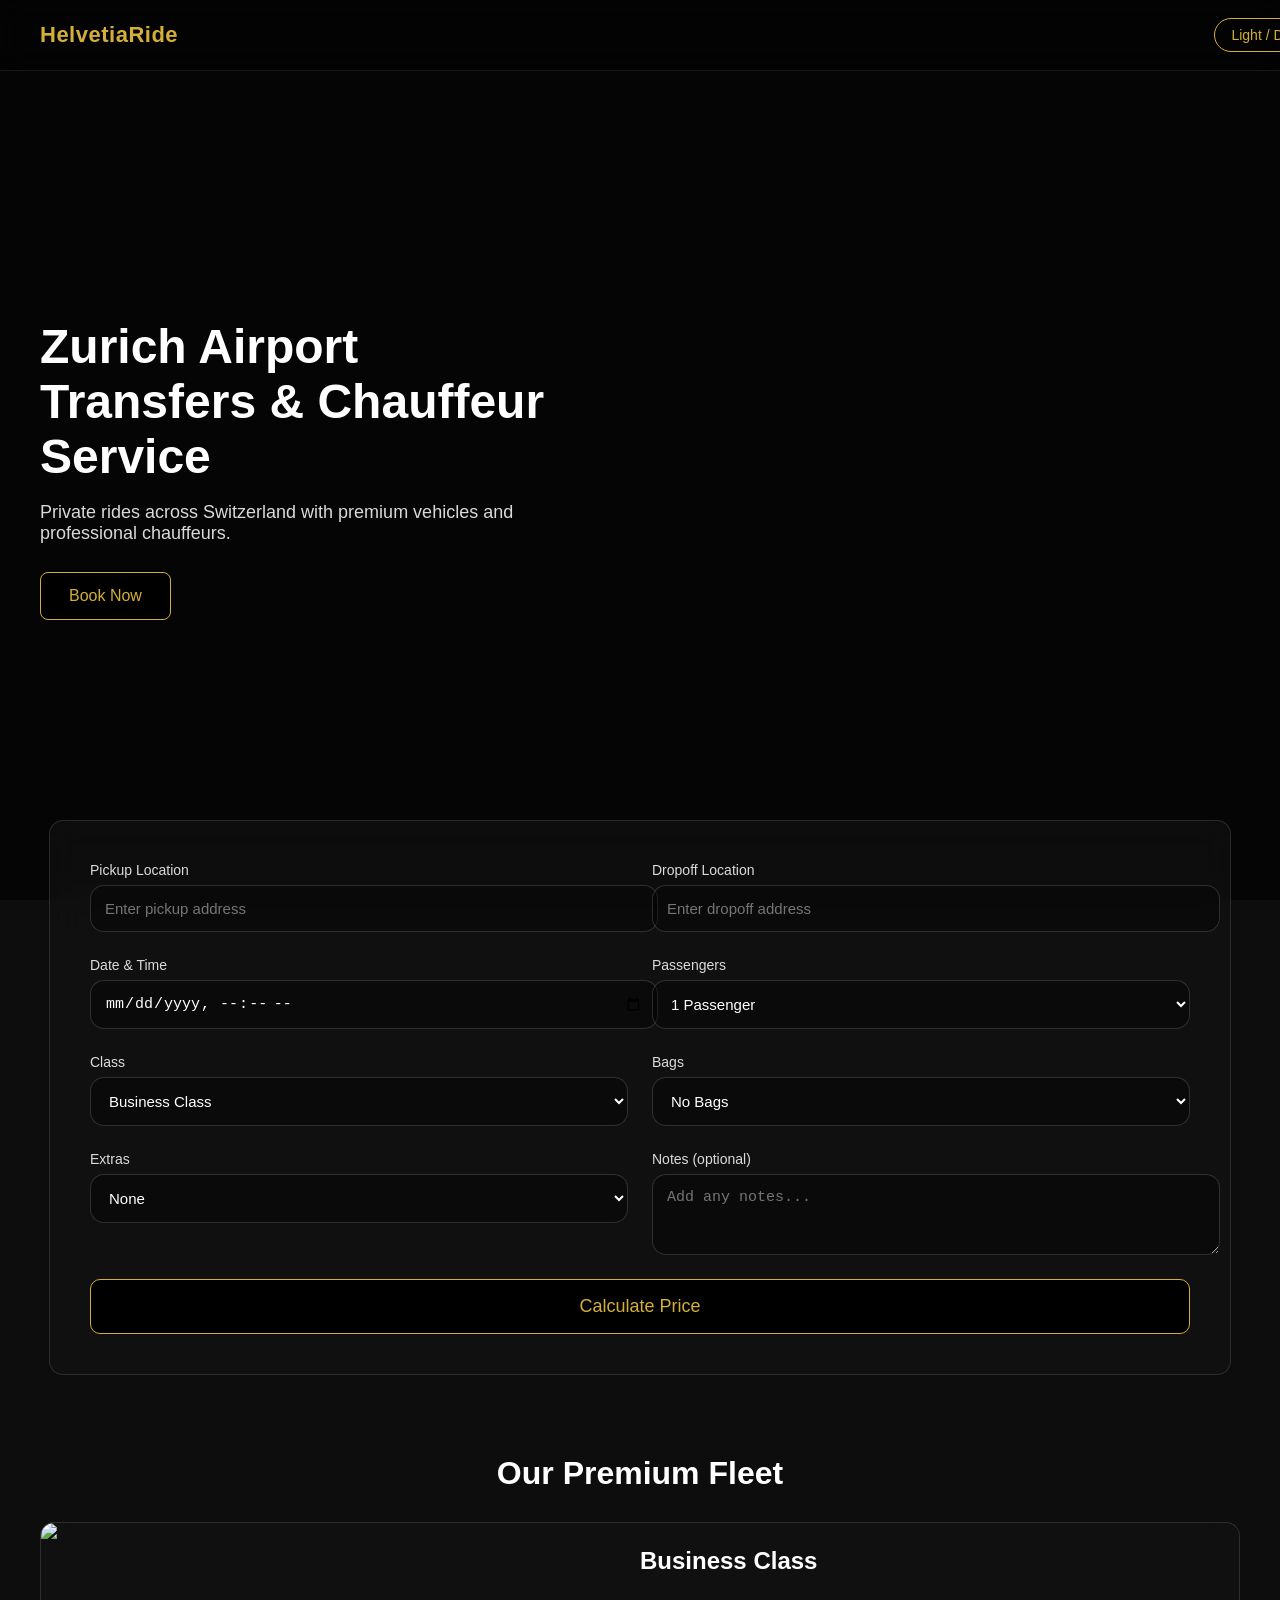
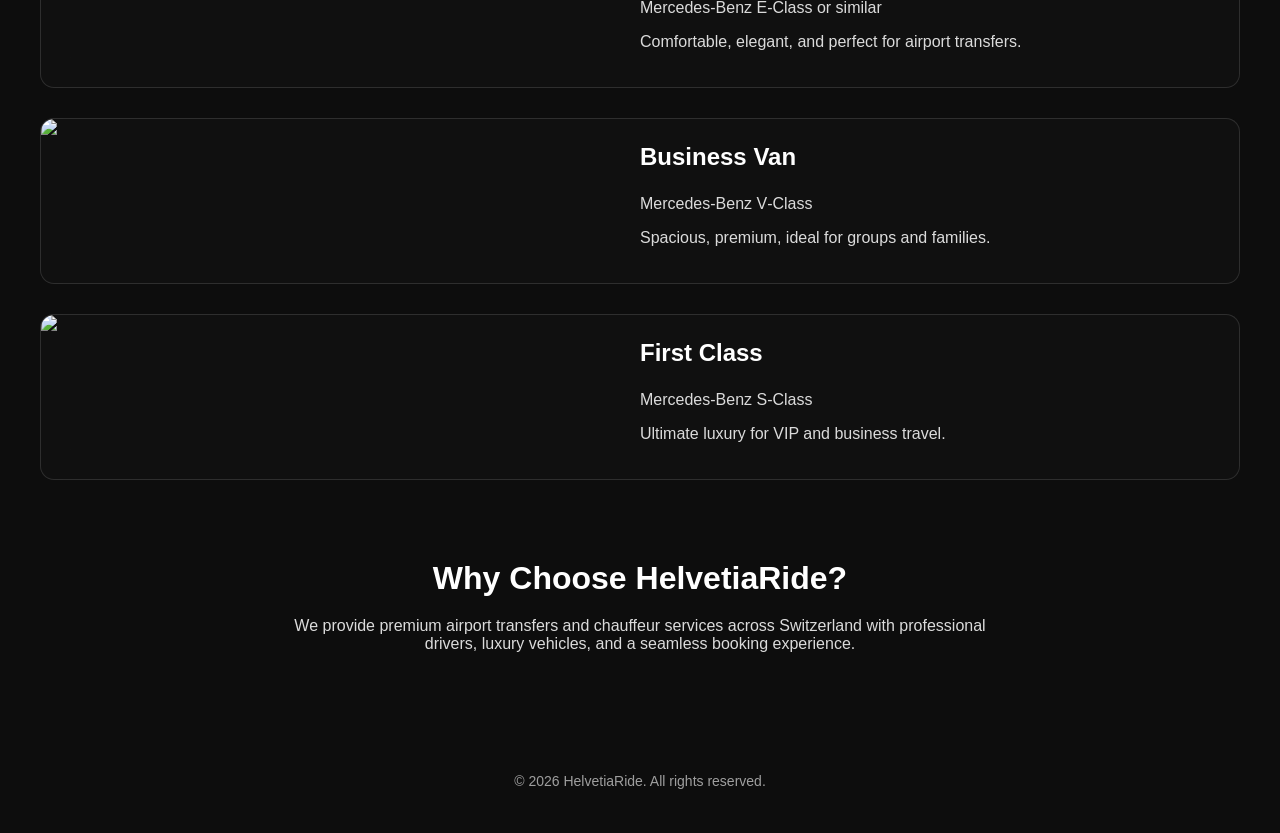
==== index.html @ ee5fac4b "Create index.html" ====
<!DOCTYPE html>
<html lang="en">
<head>
<meta charset="UTF-8">
<meta name="viewport" content="width=device-width, initial-scale=1.0">
<title>HelvetiaRide – Premium Chauffeur Service</title>

<style>

/* --------------------------------------------------
   GLOBAL STYLES
-------------------------------------------------- */

:root {
  --gold: #d4af37;
  --black: #000;
  --dark: #0d0d0d;
  --dark2: #1a1a1a;
  --light: #ffffff;
  --glass-dark: rgba(20,20,20,0.55);
  --glass-light: rgba(255,255,255,0.45);
  --blur: blur(18px);
  --radius: 14px;
  --transition: 0.25s ease;
  --font: "SF Pro Display", -apple-system, BlinkMacSystemFont, sans-serif;
}

body {
  margin: 0;
  font-family: var(--font);
  background: var(--dark);
  color: var(--light);
  transition: var(--transition);
}

/* Light Mode */
body.light {
  background: #f5f5f5;
  color: #111;
}

/* --------------------------------------------------
   HEADER
-------------------------------------------------- */

header {
  position: fixed;
  top: 0;
  width: 100%;
  padding: 18px 40px;
  display: flex;
  justify-content: space-between;
  align-items: center;
  backdrop-filter: blur(14px);
  background: rgba(0,0,0,0.35);
  border-bottom: 1px solid rgba(255,255,255,0.08);
  z-index: 1000;
}

body.light header {
  background: rgba(255,255,255,0.55);
  border-bottom: 1px solid rgba(0,0,0,0.08);
}

.logo {
  font-size: 22px;
  font-weight: 600;
  letter-spacing: 0.5px;
  color: var(--gold);
}

/* Light/Dark Toggle */
.toggle {
  cursor: pointer;
  padding: 8px 16px;
  border: 1px solid var(--gold);
  border-radius: 20px;
  color: var(--gold);
  font-size: 14px;
  transition: var(--transition);
}

/* --------------------------------------------------
   HERO SECTION
-------------------------------------------------- */

.hero {
  height: 100vh;
  display: flex;
  align-items: center;
  padding: 0 40px;
  background-size: cover;
  background-position: center;
  background-image: url('https://images.unsplash.com/photo-1617788138017-80e472b72593?auto=format&fit=crop&w=1600&q=80');
  position: relative;
}

.hero::after {
  content: "";
  position: absolute;
  inset: 0;
  backdrop-filter: blur(12px);
  background: rgba(0,0,0,0.55);
}

.hero-content {
  position: relative;
  max-width: 520px;
  z-index: 2;
}

.hero h1 {
  font-size: 48px;
  margin-bottom: 12px;
  font-weight: 700;
}

.hero p {
  font-size: 18px;
  opacity: 0.85;
  margin-bottom: 28px;
}

.cta-btn {
  padding: 14px 28px;
  background: black;
  border: 1px solid var(--gold);
  color: var(--gold);
  border-radius: 8px;
  font-size: 16px;
  cursor: pointer;
  transition: var(--transition);
}

.cta-btn:hover {
  background: var(--gold);
  color: black;
}

/* --------------------------------------------------
   BOOKING FORM
-------------------------------------------------- */

.form-container {
  max-width: 1100px;
  margin: -80px auto 60px;
  padding: 40px;
  border-radius: var(--radius);
  backdrop-filter: var(--blur);
  background: var(--glass-dark);
  border: 1px solid rgba(255,255,255,0.12);
}

body.light .form-container {
  background: var(--glass-light);
  border: 1px solid rgba(0,0,0,0.12);
}

.form-grid {
  display: grid;
  grid-template-columns: 1fr 1fr;
  gap: 24px;
}

@media (max-width: 768px) {
  .form-grid {
    grid-template-columns: 1fr;
  }
}

label {
  font-size: 14px;
  opacity: 0.85;
}

input, select, textarea {
  width: 100%;
  padding: 14px;
  margin-top: 6px;
  border-radius: var(--radius);
  border: 1px solid rgba(255,255,255,0.15);
  background: rgba(0,0,0,0.35);
  color: white;
  font-size: 15px;
}

body.light input,
body.light select,
body.light textarea {
  background: rgba(255,255,255,0.65);
  color: black;
  border: 1px solid rgba(0,0,0,0.15);
}

.calculate-btn {
  margin-top: 20px;
  width: 100%;
  padding: 16px;
  background: black;
  border: 1px solid var(--gold);
  color: var(--gold);
  border-radius: 10px;
  font-size: 18px;
  cursor: pointer;
  transition: var(--transition);
}

.calculate-btn:hover {
  background: var(--gold);
  color: black;
}

/* --------------------------------------------------
   FLEET CARDS
-------------------------------------------------- */

.fleet-section {
  max-width: 1200px;
  margin: 80px auto;
  padding: 0 40px;
}

.fleet-title {
  font-size: 32px;
  margin-bottom: 30px;
  text-align: center;
}

.fleet-grid {
  display: grid;
  gap: 30px;
}

@media (min-width: 900px) {
  .fleet-grid {
    grid-template-columns: 1fr;
  }
}

.card {
  display: flex;
  backdrop-filter: var(--blur);
  background: var(--glass-dark);
  border: 1px solid rgba(255,255,255,0.12);
  border-radius: var(--radius);
  overflow: hidden;
  transition: var(--transition);
}

body.light .card {
  background: var(--glass-light);
  border: 1px solid rgba(0,0,0,0.12);
}

.card:hover {
  transform: translateY(-4px);
}

.card img {
  width: 50%;
  object-fit: cover;
}

.card-content {
  padding: 24px;
  width: 50%;
}

.card-content h3 {
  margin-top: 0;
  font-size: 24px;
}

.card-content p {
  opacity: 0.85;
  margin-bottom: 12px;
}

/* Mobile: vertical cards */
@media (max-width: 768px) {
  .card {
    flex-direction: column;
  }
  .card img {
    width: 100%;
  }
  .card-content {
    width: 100%;
  }
}

/* --------------------------------------------------
   WHY US
-------------------------------------------------- */

.why {
  max-width: 1100px;
  margin: 80px auto;
  padding: 0 40px;
  text-align: center;
}

.why h2 {
  font-size: 32px;
  margin-bottom: 20px;
}

.why p {
  max-width: 700px;
  margin: 0 auto;
  opacity: 0.85;
}

/* --------------------------------------------------
   FOOTER
-------------------------------------------------- */

footer {
  margin-top: 80px;
  padding: 40px;
  text-align: center;
  opacity: 0.6;
  font-size: 14px;
}

</style>

<script>
function toggleMode() {
  document.body.classList.toggle("light");
}
</script>

</head>
<body>

<header>
  <div class="logo">HelvetiaRide</div>
  <div class="toggle" onclick="toggleMode()">Light / Dark</div>
</header>

<!-- HERO -->
<section class="hero">
  <div class="hero-content">
    <h1>Zurich Airport Transfers & Chauffeur Service</h1>
    <p>Private rides across Switzerland with premium vehicles and professional chauffeurs.</p>
    <button class="cta-btn">Book Now</button>
  </div>
</section>

<!-- BOOKING FORM -->
<div class="form-container">
  <div class="form-grid">

    <div>
      <label>Pickup Location</label>
      <input type="text" placeholder="Enter pickup address">
    </div>

    <div>
      <label>Dropoff Location</label>
      <input type="text" placeholder="Enter dropoff address">
    </div>

    <div>
      <label>Date & Time</label>
      <input type="datetime-local">
    </div>

    <div>
      <label>Passengers</label>
      <select>
        <option>1 Passenger</option>
        <option>2 Passengers</option>
        <option>3 Passengers</option>
        <option>4 Passengers</option>
        <option>5+ Passengers</option>
      </select>
    </div>

    <div>
      <label>Class</label>
      <select>
        <option>Business Class</option>
        <option>Business Van</option>
        <option>First Class</option>
      </select>
    </div>

    <div>
      <label>Bags</label>
      <select>
        <option>No Bags</option>
        <option>1 Bag</option>
        <option>2 Bags</option>
        <option>3 Bags</option>
        <option>4+ Bags</option>
      </select>
    </div>

    <div>
      <label>Extras</label>
      <select>
        <option>None</option>
        <option>Return Trip</option>
        <option>Night Ride</option>
        <option>Meet & Greet</option>
      </select>
    </div>

    <div>
      <label>Notes (optional)</label>
      <textarea rows="3" placeholder="Add any notes..."></textarea>
    </div>

  </div>

  <button class="calculate-btn">Calculate Price</button>
</div>

<!-- FLEET -->
<section class="fleet-section">
  <h2 class="fleet-title">Our Premium Fleet</h2>

  <div class="fleet-grid">

    <div class="card">
      <img src="https://images.unsplash.com/photo-1617788138017-80e472b72593?auto=format&fit=crop&w=1200&q=80">
      <div class="card-content">
        <h3>Business Class</h3>
        <p>Mercedes‑Benz E‑Class or similar</p>
        <p>Comfortable, elegant, and perfect for airport transfers.</p>
      </div>
    </div>

    <div class="card">
      <img src="https://images.unsplash.com/photo-1617788138017-80e472b72593?auto=format&fit=crop&w=1200&q=80">
      <div class="card-content">
        <h3>Business Van</h3>
        <p>Mercedes‑Benz V‑Class</p>
        <p>Spacious, premium, ideal for groups and families.</p>
      </div>
    </div>

    <div class="card">
      <img src="https://images.unsplash.com/photo-1617788138017-80e472b72593?auto=format&fit=crop&w=1200&q=80">
      <div class="card-content">
        <h3>First Class</h3>
        <p>Mercedes‑Benz S‑Class</p>
        <p>Ultimate luxury for VIP and business travel.</p>
      </div>
    </div>

  </div>
</section>

<!-- WHY US -->
<section class="why">
  <h2>Why Choose HelvetiaRide?</h2>
  <p>We provide premium airport transfers and chauffeur services across Switzerland with professional drivers, luxury vehicles, and a seamless booking experience.</p>
</section>

<footer>
  © 2026 HelvetiaRide. All rights reserved.
</footer>

</body>
</html>
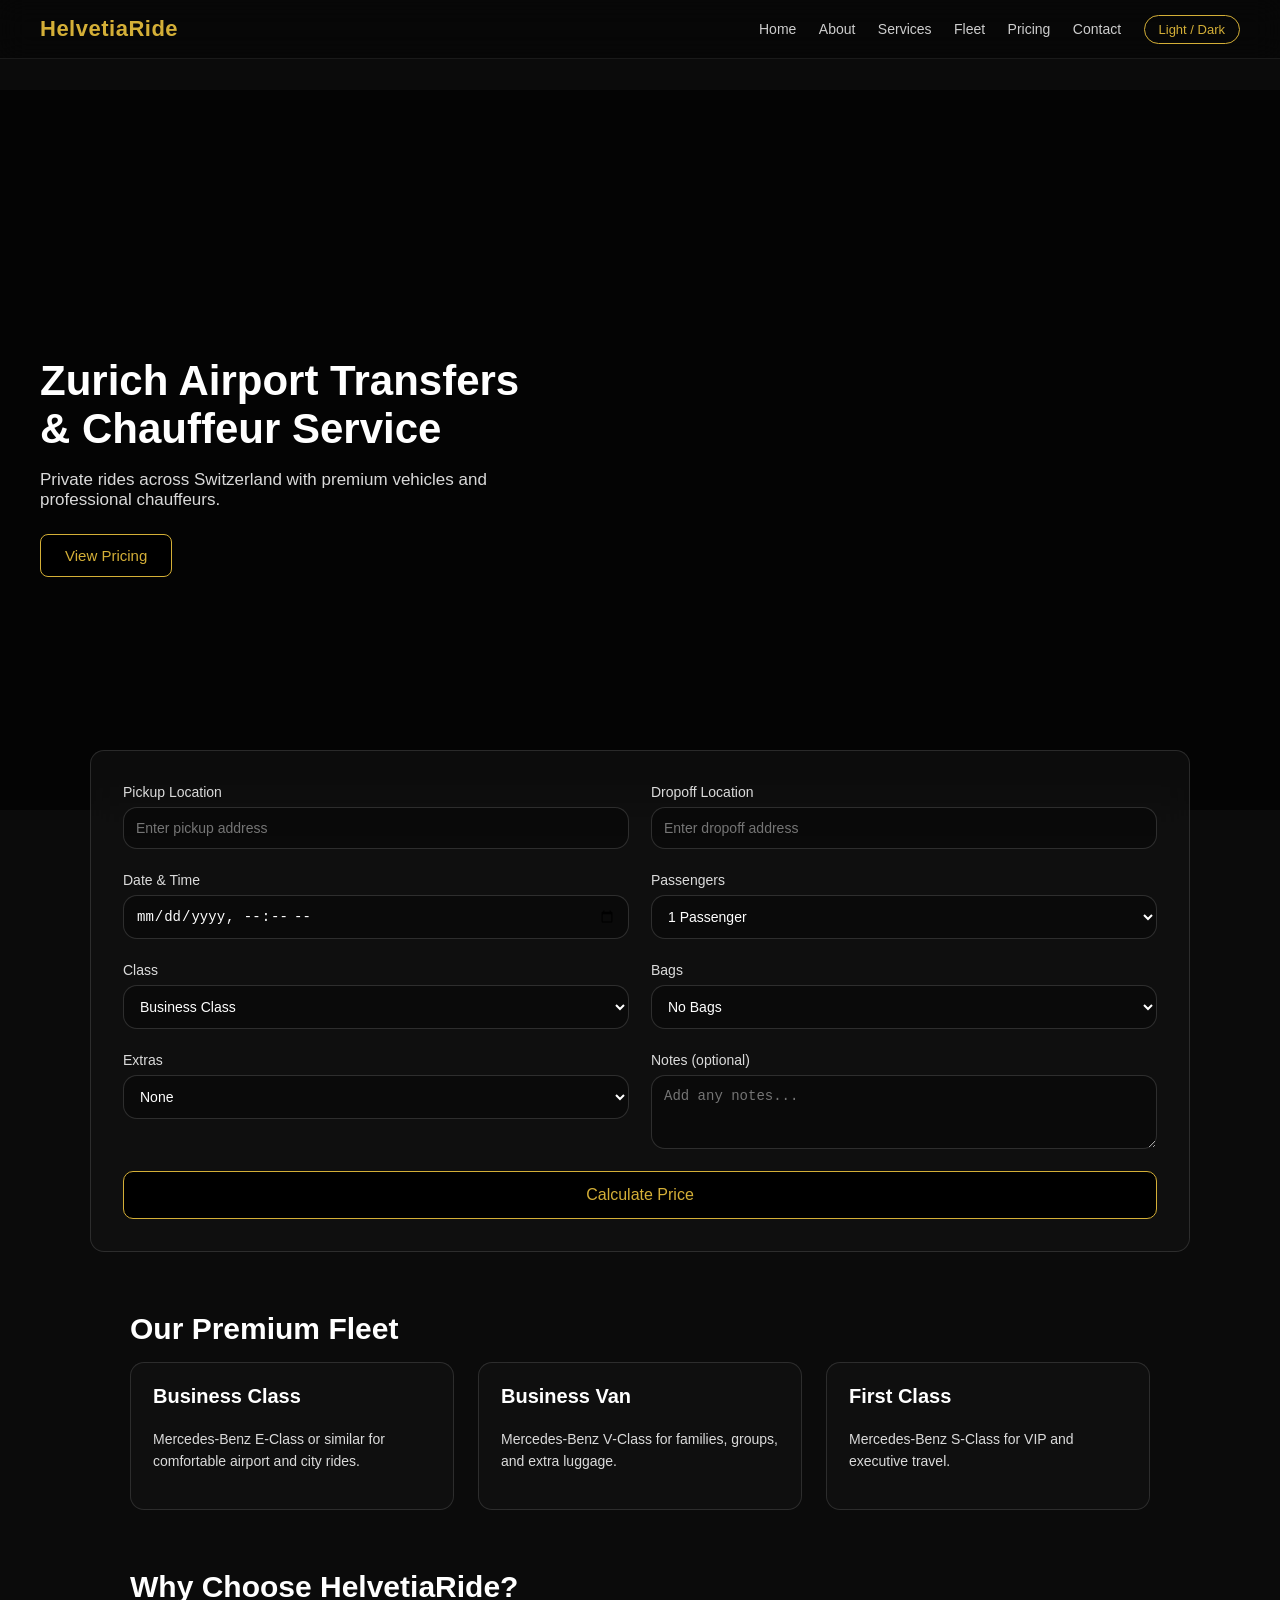
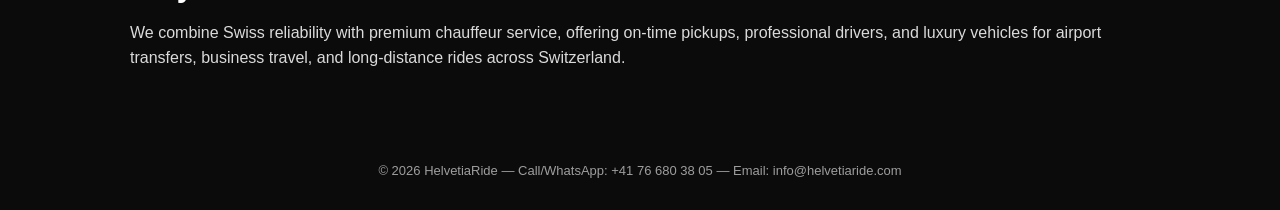
==== commit 53833cc2: "Update index.html" ====
--- a/index.html
+++ b/index.html
@@ -3,370 +3,54 @@
 <head>
 <meta charset="UTF-8">
 <meta name="viewport" content="width=device-width, initial-scale=1.0">
-<title>HelvetiaRide – Premium Chauffeur Service</title>
-
-<style>
-
-/* --------------------------------------------------
-   GLOBAL STYLES
--------------------------------------------------- */
-
-:root {
-  --gold: #d4af37;
-  --black: #000;
-  --dark: #0d0d0d;
-  --dark2: #1a1a1a;
-  --light: #ffffff;
-  --glass-dark: rgba(20,20,20,0.55);
-  --glass-light: rgba(255,255,255,0.45);
-  --blur: blur(18px);
-  --radius: 14px;
-  --transition: 0.25s ease;
-  --font: "SF Pro Display", -apple-system, BlinkMacSystemFont, sans-serif;
-}
-
-body {
-  margin: 0;
-  font-family: var(--font);
-  background: var(--dark);
-  color: var(--light);
-  transition: var(--transition);
-}
-
-/* Light Mode */
-body.light {
-  background: #f5f5f5;
-  color: #111;
-}
-
-/* --------------------------------------------------
-   HEADER
--------------------------------------------------- */
-
-header {
-  position: fixed;
-  top: 0;
-  width: 100%;
-  padding: 18px 40px;
-  display: flex;
-  justify-content: space-between;
-  align-items: center;
-  backdrop-filter: blur(14px);
-  background: rgba(0,0,0,0.35);
-  border-bottom: 1px solid rgba(255,255,255,0.08);
-  z-index: 1000;
-}
-
-body.light header {
-  background: rgba(255,255,255,0.55);
-  border-bottom: 1px solid rgba(0,0,0,0.08);
-}
-
-.logo {
-  font-size: 22px;
-  font-weight: 600;
-  letter-spacing: 0.5px;
-  color: var(--gold);
-}
-
-/* Light/Dark Toggle */
-.toggle {
-  cursor: pointer;
-  padding: 8px 16px;
-  border: 1px solid var(--gold);
-  border-radius: 20px;
-  color: var(--gold);
-  font-size: 14px;
-  transition: var(--transition);
-}
-
-/* --------------------------------------------------
-   HERO SECTION
--------------------------------------------------- */
-
-.hero {
-  height: 100vh;
-  display: flex;
-  align-items: center;
-  padding: 0 40px;
-  background-size: cover;
-  background-position: center;
-  background-image: url('https://images.unsplash.com/photo-1617788138017-80e472b72593?auto=format&fit=crop&w=1600&q=80');
-  position: relative;
-}
-
-.hero::after {
-  content: "";
-  position: absolute;
-  inset: 0;
-  backdrop-filter: blur(12px);
-  background: rgba(0,0,0,0.55);
-}
-
-.hero-content {
-  position: relative;
-  max-width: 520px;
-  z-index: 2;
-}
-
-.hero h1 {
-  font-size: 48px;
-  margin-bottom: 12px;
-  font-weight: 700;
-}
-
-.hero p {
-  font-size: 18px;
-  opacity: 0.85;
-  margin-bottom: 28px;
-}
-
-.cta-btn {
-  padding: 14px 28px;
-  background: black;
-  border: 1px solid var(--gold);
-  color: var(--gold);
-  border-radius: 8px;
-  font-size: 16px;
-  cursor: pointer;
-  transition: var(--transition);
-}
-
-.cta-btn:hover {
-  background: var(--gold);
-  color: black;
-}
-
-/* --------------------------------------------------
-   BOOKING FORM
--------------------------------------------------- */
-
-.form-container {
-  max-width: 1100px;
-  margin: -80px auto 60px;
-  padding: 40px;
-  border-radius: var(--radius);
-  backdrop-filter: var(--blur);
-  background: var(--glass-dark);
-  border: 1px solid rgba(255,255,255,0.12);
-}
-
-body.light .form-container {
-  background: var(--glass-light);
-  border: 1px solid rgba(0,0,0,0.12);
-}
-
-.form-grid {
-  display: grid;
-  grid-template-columns: 1fr 1fr;
-  gap: 24px;
-}
-
-@media (max-width: 768px) {
-  .form-grid {
-    grid-template-columns: 1fr;
-  }
-}
-
-label {
-  font-size: 14px;
-  opacity: 0.85;
-}
-
-input, select, textarea {
-  width: 100%;
-  padding: 14px;
-  margin-top: 6px;
-  border-radius: var(--radius);
-  border: 1px solid rgba(255,255,255,0.15);
-  background: rgba(0,0,0,0.35);
-  color: white;
-  font-size: 15px;
-}
-
-body.light input,
-body.light select,
-body.light textarea {
-  background: rgba(255,255,255,0.65);
-  color: black;
-  border: 1px solid rgba(0,0,0,0.15);
-}
-
-.calculate-btn {
-  margin-top: 20px;
-  width: 100%;
-  padding: 16px;
-  background: black;
-  border: 1px solid var(--gold);
-  color: var(--gold);
-  border-radius: 10px;
-  font-size: 18px;
-  cursor: pointer;
-  transition: var(--transition);
-}
-
-.calculate-btn:hover {
-  background: var(--gold);
-  color: black;
-}
-
-/* --------------------------------------------------
-   FLEET CARDS
--------------------------------------------------- */
-
-.fleet-section {
-  max-width: 1200px;
-  margin: 80px auto;
-  padding: 0 40px;
-}
-
-.fleet-title {
-  font-size: 32px;
-  margin-bottom: 30px;
-  text-align: center;
-}
-
-.fleet-grid {
-  display: grid;
-  gap: 30px;
-}
-
-@media (min-width: 900px) {
-  .fleet-grid {
-    grid-template-columns: 1fr;
-  }
-}
-
-.card {
-  display: flex;
-  backdrop-filter: var(--blur);
-  background: var(--glass-dark);
-  border: 1px solid rgba(255,255,255,0.12);
-  border-radius: var(--radius);
-  overflow: hidden;
-  transition: var(--transition);
-}
-
-body.light .card {
-  background: var(--glass-light);
-  border: 1px solid rgba(0,0,0,0.12);
-}
-
-.card:hover {
-  transform: translateY(-4px);
-}
-
-.card img {
-  width: 50%;
-  object-fit: cover;
-}
-
-.card-content {
-  padding: 24px;
-  width: 50%;
-}
-
-.card-content h3 {
-  margin-top: 0;
-  font-size: 24px;
-}
-
-.card-content p {
-  opacity: 0.85;
-  margin-bottom: 12px;
-}
-
-/* Mobile: vertical cards */
-@media (max-width: 768px) {
-  .card {
-    flex-direction: column;
-  }
-  .card img {
-    width: 100%;
-  }
-  .card-content {
-    width: 100%;
-  }
-}
-
-/* --------------------------------------------------
-   WHY US
--------------------------------------------------- */
-
-.why {
-  max-width: 1100px;
-  margin: 80px auto;
-  padding: 0 40px;
-  text-align: center;
-}
-
-.why h2 {
-  font-size: 32px;
-  margin-bottom: 20px;
-}
-
-.why p {
-  max-width: 700px;
-  margin: 0 auto;
-  opacity: 0.85;
-}
-
-/* --------------------------------------------------
-   FOOTER
--------------------------------------------------- */
-
-footer {
-  margin-top: 80px;
-  padding: 40px;
-  text-align: center;
-  opacity: 0.6;
-  font-size: 14px;
-}
-
-</style>
-
+<title>HelvetiaRide – Zurich Airport Transfers & Chauffeur Service</title>
+<meta name="description" content="Premium Zurich airport transfers and chauffeur service across Switzerland with luxury vehicles and professional drivers.">
+<link rel="stylesheet" href="style.css">
 <script>
 function toggleMode() {
   document.body.classList.toggle("light");
 }
 </script>
-
 </head>
 <body>
 
 <header>
   <div class="logo">HelvetiaRide</div>
-  <div class="toggle" onclick="toggleMode()">Light / Dark</div>
+  <nav>
+    <a href="index.html">Home</a>
+    <a href="about.html">About</a>
+    <a href="services.html">Services</a>
+    <a href="fleet.html">Fleet</a>
+    <a href="pricing.html">Pricing</a>
+    <a href="contact.html">Contact</a>
+    <span class="toggle" onclick="toggleMode()">Light / Dark</span>
+  </nav>
 </header>
 
-<!-- HERO -->
+<main class="main">
+
 <section class="hero">
   <div class="hero-content">
     <h1>Zurich Airport Transfers & Chauffeur Service</h1>
     <p>Private rides across Switzerland with premium vehicles and professional chauffeurs.</p>
-    <button class="cta-btn">Book Now</button>
+    <button class="btn-primary" onclick="location.href='pricing.html'">View Pricing</button>
   </div>
 </section>
 
-<!-- BOOKING FORM -->
 <div class="form-container">
   <div class="form-grid">
-
     <div>
       <label>Pickup Location</label>
       <input type="text" placeholder="Enter pickup address">
     </div>
-
     <div>
       <label>Dropoff Location</label>
       <input type="text" placeholder="Enter dropoff address">
     </div>
-
     <div>
       <label>Date & Time</label>
       <input type="datetime-local">
     </div>
-
     <div>
       <label>Passengers</label>
       <select>
@@ -377,7 +61,6 @@
         <option>5+ Passengers</option>
       </select>
     </div>
-
     <div>
       <label>Class</label>
       <select>
@@ -386,7 +69,6 @@
         <option>First Class</option>
       </select>
     </div>
-
     <div>
       <label>Bags</label>
       <select>
@@ -397,7 +79,6 @@
         <option>4+ Bags</option>
       </select>
     </div>
-
     <div>
       <label>Extras</label>
       <select>
@@ -407,61 +88,41 @@
         <option>Meet & Greet</option>
       </select>
     </div>
-
     <div>
       <label>Notes (optional)</label>
       <textarea rows="3" placeholder="Add any notes..."></textarea>
     </div>
-
   </div>
-
-  <button class="calculate-btn">Calculate Price</button>
+  <button class="btn-wide">Calculate Price</button>
 </div>
 
-<!-- FLEET -->
-<section class="fleet-section">
-  <h2 class="fleet-title">Our Premium Fleet</h2>
-
-  <div class="fleet-grid">
-
+<section class="section">
+  <h2>Our Premium Fleet</h2>
+  <div class="grid-3">
     <div class="card">
-      <img src="https://images.unsplash.com/photo-1617788138017-80e472b72593?auto=format&fit=crop&w=1200&q=80">
-      <div class="card-content">
-        <h3>Business Class</h3>
-        <p>Mercedes‑Benz E‑Class or similar</p>
-        <p>Comfortable, elegant, and perfect for airport transfers.</p>
-      </div>
+      <h3>Business Class</h3>
+      <p>Mercedes‑Benz E‑Class or similar for comfortable airport and city rides.</p>
     </div>
-
     <div class="card">
-      <img src="https://images.unsplash.com/photo-1617788138017-80e472b72593?auto=format&fit=crop&w=1200&q=80">
-      <div class="card-content">
-        <h3>Business Van</h3>
-        <p>Mercedes‑Benz V‑Class</p>
-        <p>Spacious, premium, ideal for groups and families.</p>
-      </div>
+      <h3>Business Van</h3>
+      <p>Mercedes‑Benz V‑Class for families, groups, and extra luggage.</p>
     </div>
-
     <div class="card">
-      <img src="https://images.unsplash.com/photo-1617788138017-80e472b72593?auto=format&fit=crop&w=1200&q=80">
-      <div class="card-content">
-        <h3>First Class</h3>
-        <p>Mercedes‑Benz S‑Class</p>
-        <p>Ultimate luxury for VIP and business travel.</p>
-      </div>
+      <h3>First Class</h3>
+      <p>Mercedes‑Benz S‑Class for VIP and executive travel.</p>
     </div>
-
   </div>
 </section>
 
-<!-- WHY US -->
-<section class="why">
+<section class="section">
   <h2>Why Choose HelvetiaRide?</h2>
-  <p>We provide premium airport transfers and chauffeur services across Switzerland with professional drivers, luxury vehicles, and a seamless booking experience.</p>
+  <p>We combine Swiss reliability with premium chauffeur service, offering on‑time pickups, professional drivers, and luxury vehicles for airport transfers, business travel, and long‑distance rides across Switzerland.</p>
 </section>
 
+</main>
+
 <footer>
-  © 2026 HelvetiaRide. All rights reserved.
+  © 2026 HelvetiaRide — Call/WhatsApp: +41 76 680 38 05 — Email: info@helvetiaride.com
 </footer>
 
 </body>
--- a/style.css
+++ b/style.css
@@ -0,0 +1,377 @@
+/* --------------------------------------------------
+   ROOT VARIABLES
+-------------------------------------------------- */
+
+:root {
+  --gold: #d4af37;
+  --black: #000;
+  --dark: #0b0b0b;
+  --dark2: #151515;
+  --light: #ffffff;
+  --glass-dark: rgba(20,20,20,0.55);
+  --glass-light: rgba(255,255,255,0.45);
+  --blur: blur(18px);
+  --radius: 14px;
+  --transition: 0.25s ease;
+  --font: "SF Pro Display", -apple-system, BlinkMacSystemFont, sans-serif;
+}
+
+* {
+  box-sizing: border-box;
+}
+
+body {
+  margin: 0;
+  font-family: var(--font);
+  background: var(--dark);
+  color: var(--light);
+  transition: var(--transition);
+}
+
+body.light {
+  background: #f5f5f5;
+  color: #111;
+}
+
+/* --------------------------------------------------
+   HEADER
+-------------------------------------------------- */
+
+header {
+  position: fixed;
+  top: 0;
+  width: 100%;
+  padding: 16px 40px;
+  display: flex;
+  justify-content: space-between;
+  align-items: center;
+  backdrop-filter: blur(14px);
+  background: rgba(0,0,0,0.35);
+  border-bottom: 1px solid rgba(255,255,255,0.08);
+  z-index: 1000;
+}
+
+body.light header {
+  background: rgba(255,255,255,0.55);
+  border-bottom: 1px solid rgba(0,0,0,0.08);
+}
+
+.logo {
+  font-size: 22px;
+  font-weight: 600;
+  letter-spacing: 0.5px;
+  color: var(--gold);
+}
+
+nav a {
+  margin-left: 18px;
+  font-size: 14px;
+  text-decoration: none;
+  color: inherit;
+  opacity: 0.8;
+  transition: var(--transition);
+}
+
+nav a:hover {
+  opacity: 1;
+  color: var(--gold);
+}
+
+.toggle {
+  cursor: pointer;
+  padding: 6px 14px;
+  border: 1px solid var(--gold);
+  border-radius: 20px;
+  color: var(--gold);
+  font-size: 13px;
+  margin-left: 18px;
+  transition: var(--transition);
+}
+
+/* --------------------------------------------------
+   LAYOUT
+-------------------------------------------------- */
+
+.main {
+  padding-top: 90px;
+}
+
+/* --------------------------------------------------
+   HERO
+-------------------------------------------------- */
+
+.hero {
+  min-height: 80vh;
+  display: flex;
+  align-items: center;
+  padding: 0 40px;
+  background-size: cover;
+  background-position: center;
+  background-image: url('https://images.unsplash.com/photo-1617788138017-80e472b72593?auto=format&fit=crop&w=1600&q=80');
+  position: relative;
+}
+
+.hero::after {
+  content: "";
+  position: absolute;
+  inset: 0;
+  backdrop-filter: blur(12px);
+  background: rgba(0,0,0,0.55);
+}
+
+.hero-content {
+  position: relative;
+  max-width: 520px;
+  z-index: 2;
+}
+
+.hero h1 {
+  font-size: 42px;
+  margin-bottom: 10px;
+  font-weight: 700;
+}
+
+.hero p {
+  font-size: 17px;
+  opacity: 0.85;
+  margin-bottom: 24px;
+}
+
+.hero-inner {
+  min-height: 40vh;
+}
+
+/* --------------------------------------------------
+   BUTTONS
+-------------------------------------------------- */
+
+.btn-primary {
+  padding: 12px 24px;
+  background: black;
+  border: 1px solid var(--gold);
+  color: var(--gold);
+  border-radius: 8px;
+  font-size: 15px;
+  cursor: pointer;
+  transition: var(--transition);
+}
+
+.btn-primary:hover {
+  background: var(--gold);
+  color: black;
+}
+
+.btn-wide {
+  margin-top: 18px;
+  width: 100%;
+  padding: 14px;
+  background: black;
+  border: 1px solid var(--gold);
+  color: var(--gold);
+  border-radius: 10px;
+  font-size: 16px;
+  cursor: pointer;
+  transition: var(--transition);
+}
+
+.btn-wide:hover {
+  background: var(--gold);
+  color: black;
+}
+
+/* --------------------------------------------------
+   FORM
+-------------------------------------------------- */
+
+.form-container {
+  max-width: 1100px;
+  margin: -60px auto 60px;
+  padding: 32px;
+  border-radius: var(--radius);
+  backdrop-filter: var(--blur);
+  background: var(--glass-dark);
+  border: 1px solid rgba(255,255,255,0.12);
+}
+
+body.light .form-container {
+  background: var(--glass-light);
+  border: 1px solid rgba(0,0,0,0.12);
+}
+
+.form-grid {
+  display: grid;
+  grid-template-columns: 1fr 1fr;
+  gap: 22px;
+}
+
+@media (max-width: 768px) {
+  .form-grid {
+    grid-template-columns: 1fr;
+  }
+}
+
+label {
+  font-size: 14px;
+  opacity: 0.85;
+}
+
+input, select, textarea {
+  width: 100%;
+  padding: 12px;
+  margin-top: 6px;
+  border-radius: var(--radius);
+  border: 1px solid rgba(255,255,255,0.15);
+  background: rgba(0,0,0,0.35);
+  color: white;
+  font-size: 14px;
+}
+
+body.light input,
+body.light select,
+body.light textarea {
+  background: rgba(255,255,255,0.7);
+  color: black;
+  border: 1px solid rgba(0,0,0,0.15);
+}
+
+/* --------------------------------------------------
+   SECTIONS
+-------------------------------------------------- */
+
+.section {
+  max-width: 1100px;
+  margin: 60px auto;
+  padding: 0 40px;
+}
+
+.section h2 {
+  font-size: 30px;
+  margin-bottom: 16px;
+}
+
+.section p {
+  opacity: 0.85;
+  line-height: 1.6;
+}
+
+/* --------------------------------------------------
+   CARDS
+-------------------------------------------------- */
+
+.grid-3 {
+  display: grid;
+  gap: 24px;
+}
+
+@media (min-width: 900px) {
+  .grid-3 {
+    grid-template-columns: repeat(3, 1fr);
+  }
+}
+
+.card {
+  backdrop-filter: var(--blur);
+  background: var(--glass-dark);
+  border: 1px solid rgba(255,255,255,0.12);
+  border-radius: var(--radius);
+  padding: 22px;
+  transition: var(--transition);
+}
+
+body.light .card {
+  background: var(--glass-light);
+  border: 1px solid rgba(0,0,0,0.12);
+}
+
+.card:hover {
+  transform: translateY(-4px);
+}
+
+.card h3 {
+  margin-top: 0;
+  font-size: 20px;
+}
+
+.card p {
+  font-size: 14px;
+}
+
+/* --------------------------------------------------
+   FLEET CARDS
+-------------------------------------------------- */
+
+.fleet-card {
+  display: flex;
+  overflow: hidden;
+  padding: 0;
+}
+
+.fleet-card img {
+  width: 50%;
+  object-fit: cover;
+}
+
+.fleet-card-content {
+  padding: 22px;
+  width: 50%;
+}
+
+@media (max-width: 768px) {
+  .fleet-card {
+    flex-direction: column;
+  }
+  .fleet-card img,
+  .fleet-card-content {
+    width: 100%;
+  }
+}
+
+/* --------------------------------------------------
+   PRICING
+-------------------------------------------------- */
+
+.pricing-grid {
+  display: grid;
+  gap: 24px;
+}
+
+@media (min-width: 900px) {
+  .pricing-grid {
+    grid-template-columns: repeat(3, 1fr);
+  }
+}
+
+.price {
+  font-size: 24px;
+  color: var(--gold);
+  margin: 10px 0;
+}
+
+/* --------------------------------------------------
+   FOOTER
+-------------------------------------------------- */
+
+footer {
+  margin-top: 60px;
+  padding: 32px 40px;
+  text-align: center;
+  opacity: 0.6;
+  font-size: 13px;
+}
+
+/* --------------------------------------------------
+   RESPONSIVE
+-------------------------------------------------- */
+
+@media (max-width: 768px) {
+  header {
+    padding: 12px 18px;
+  }
+  .hero,
+  .section {
+    padding: 0 18px;
+  }
+  .hero h1 {
+    font-size: 32px;
+  }
+}
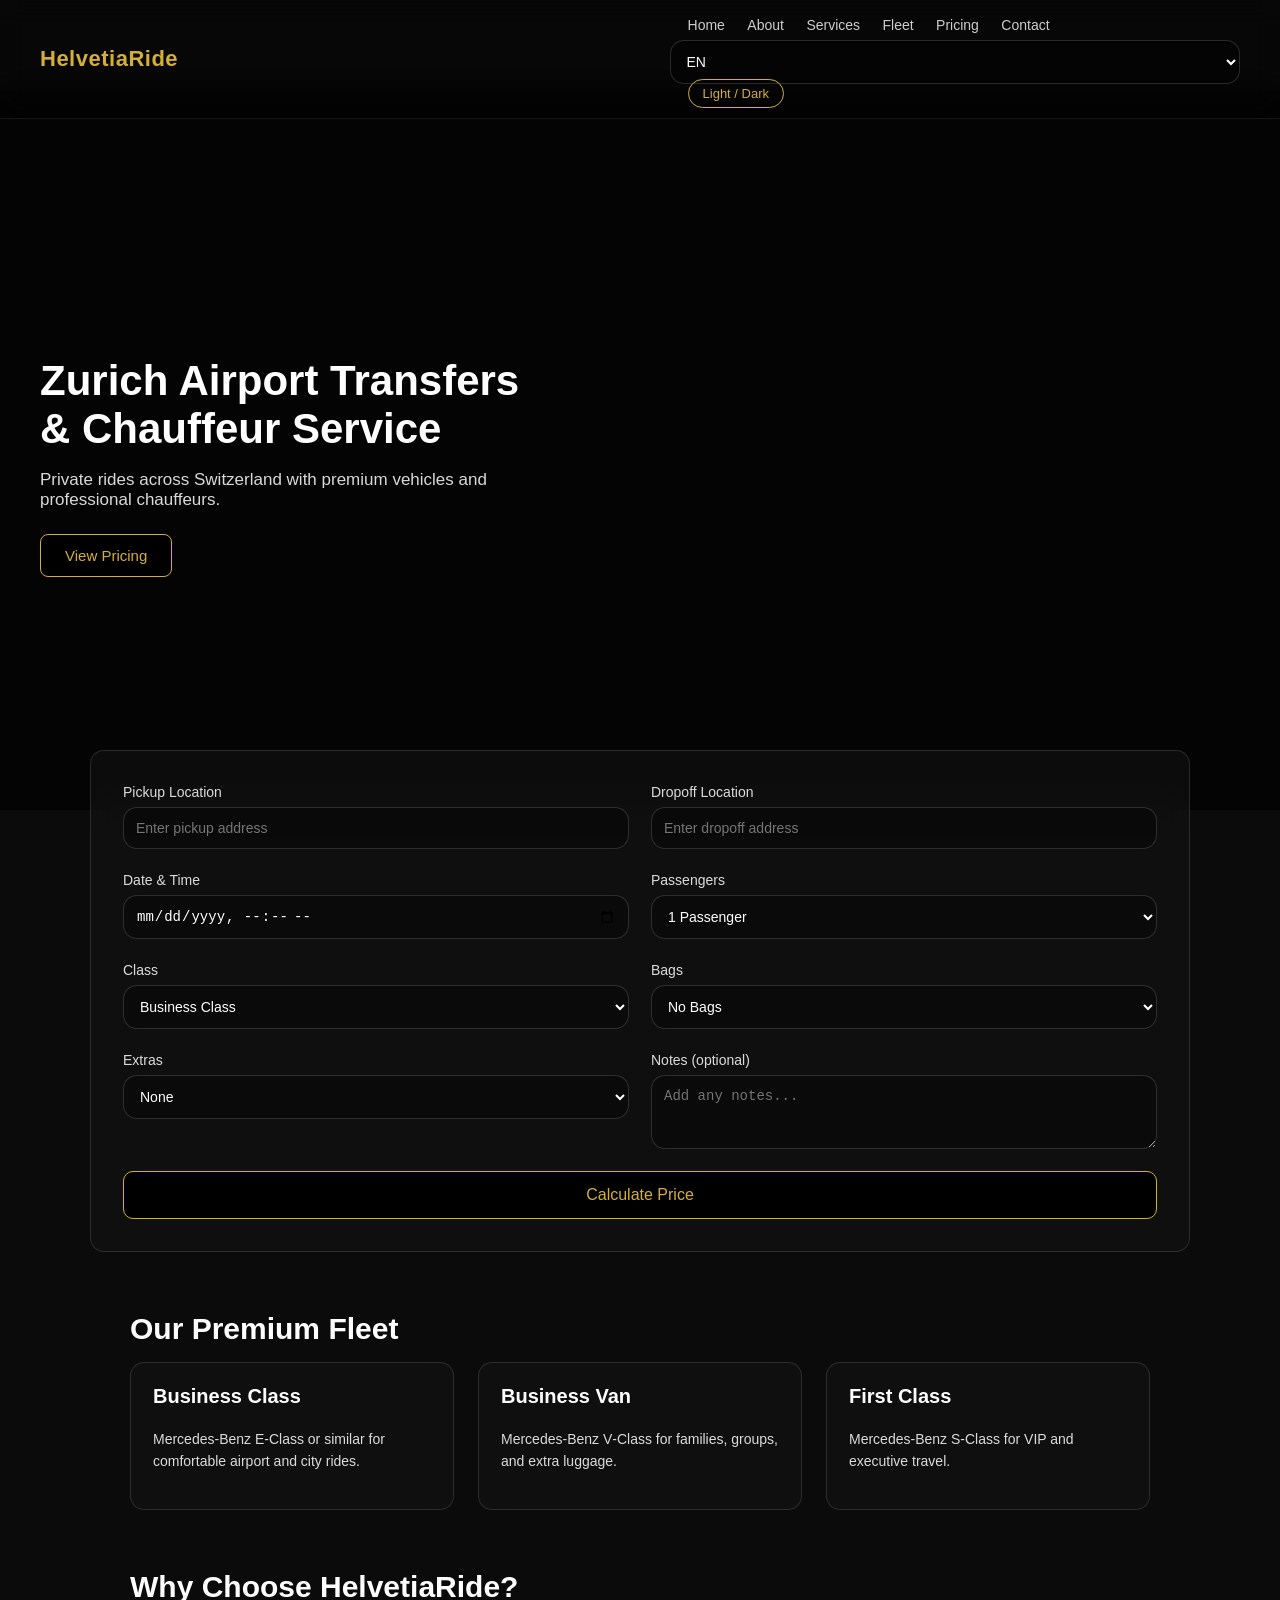
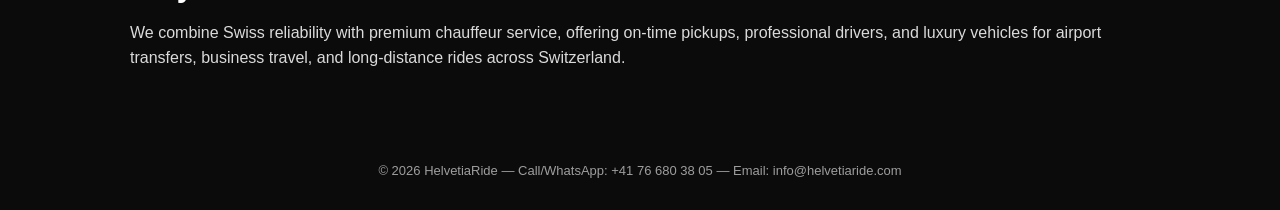
==== commit e7c00899: "Update index.html" ====
--- a/index.html
+++ b/index.html
@@ -3,54 +3,85 @@
 <head>
 <meta charset="UTF-8">
 <meta name="viewport" content="width=device-width, initial-scale=1.0">
-<title>HelvetiaRide – Zurich Airport Transfers & Chauffeur Service</title>
+<title data-key="hero_title">HelvetiaRide – Zurich Airport Transfers & Chauffeur Service</title>
 <meta name="description" content="Premium Zurich airport transfers and chauffeur service across Switzerland with luxury vehicles and professional drivers.">
 <link rel="stylesheet" href="style.css">
+
+<script src="languages.js"></script>
+
 <script>
 function toggleMode() {
   document.body.classList.toggle("light");
 }
 </script>
 </head>
+
 <body>
 
 <header>
   <div class="logo">HelvetiaRide</div>
+
   <nav>
-    <a href="index.html">Home</a>
-    <a href="about.html">About</a>
-    <a href="services.html">Services</a>
-    <a href="fleet.html">Fleet</a>
-    <a href="pricing.html">Pricing</a>
-    <a href="contact.html">Contact</a>
+    <a href="index.html" data-key="nav_home">Home</a>
+    <a href="about.html" data-key="nav_about">About</a>
+    <a href="services.html" data-key="nav_services">Services</a>
+    <a href="fleet.html" data-key="nav_fleet">Fleet</a>
+    <a href="pricing.html" data-key="nav_pricing">Pricing</a>
+    <a href="contact.html" data-key="nav_contact">Contact</a>
+
+    <!-- Language Switcher -->
+    <select id="langSwitcher" onchange="setLanguage(this.value)">
+      <option value="en">EN</option>
+      <option value="de">DE</option>
+      <option value="fr">FR</option>
+      <option value="it">IT</option>
+      <option value="es">ES</option>
+      <option value="pt">PT</option>
+      <option value="ru">RU</option>
+      <option value="tr">TR</option>
+      <option value="ar">AR</option>
+      <option value="fa">FA</option>
+      <option value="zh">ZH</option>
+      <option value="ja">JA</option>
+    </select>
+
     <span class="toggle" onclick="toggleMode()">Light / Dark</span>
   </nav>
 </header>
 
 <main class="main">
 
+<!-- HERO -->
 <section class="hero">
   <div class="hero-content">
-    <h1>Zurich Airport Transfers & Chauffeur Service</h1>
-    <p>Private rides across Switzerland with premium vehicles and professional chauffeurs.</p>
-    <button class="btn-primary" onclick="location.href='pricing.html'">View Pricing</button>
+    <h1 data-key="hero_title">Zurich Airport Transfers & Chauffeur Service</h1>
+    <p data-key="hero_sub">Private rides across Switzerland with premium vehicles and professional chauffeurs.</p>
+
+    <button class="btn-primary" onclick="location.href='pricing.html'" data-key="hero_btn">
+      View Pricing
+    </button>
   </div>
 </section>
 
+<!-- BOOKING FORM -->
 <div class="form-container">
   <div class="form-grid">
+
     <div>
       <label>Pickup Location</label>
       <input type="text" placeholder="Enter pickup address">
     </div>
+
     <div>
       <label>Dropoff Location</label>
       <input type="text" placeholder="Enter dropoff address">
     </div>
+
     <div>
       <label>Date & Time</label>
       <input type="datetime-local">
     </div>
+
     <div>
       <label>Passengers</label>
       <select>
@@ -61,6 +92,7 @@
         <option>5+ Passengers</option>
       </select>
     </div>
+
     <div>
       <label>Class</label>
       <select>
@@ -69,6 +101,7 @@
         <option>First Class</option>
       </select>
     </div>
+
     <div>
       <label>Bags</label>
       <select>
@@ -79,6 +112,7 @@
         <option>4+ Bags</option>
       </select>
     </div>
+
     <div>
       <label>Extras</label>
       <select>
@@ -88,25 +122,32 @@
         <option>Meet & Greet</option>
       </select>
     </div>
+
     <div>
       <label>Notes (optional)</label>
       <textarea rows="3" placeholder="Add any notes..."></textarea>
     </div>
+
   </div>
+
   <button class="btn-wide">Calculate Price</button>
 </div>
 
+<!-- FLEET -->
 <section class="section">
   <h2>Our Premium Fleet</h2>
+
   <div class="grid-3">
     <div class="card">
       <h3>Business Class</h3>
       <p>Mercedes‑Benz E‑Class or similar for comfortable airport and city rides.</p>
     </div>
+
     <div class="card">
       <h3>Business Van</h3>
       <p>Mercedes‑Benz V‑Class for families, groups, and extra luggage.</p>
     </div>
+
     <div class="card">
       <h3>First Class</h3>
       <p>Mercedes‑Benz S‑Class for VIP and executive travel.</p>
@@ -114,6 +155,7 @@
   </div>
 </section>
 
+<!-- WHY US -->
 <section class="section">
   <h2>Why Choose HelvetiaRide?</h2>
   <p>We combine Swiss reliability with premium chauffeur service, offering on‑time pickups, professional drivers, and luxury vehicles for airport transfers, business travel, and long‑distance rides across Switzerland.</p>
@@ -122,7 +164,9 @@
 </main>
 
 <footer>
-  © 2026 HelvetiaRide — Call/WhatsApp: +41 76 680 38 05 — Email: info@helvetiaride.com
+  © 2026 HelvetiaRide —  
+  Call/WhatsApp: +41 76 680 38 05 —  
+  Email: info@helvetiaride.com
 </footer>
 
 </body>
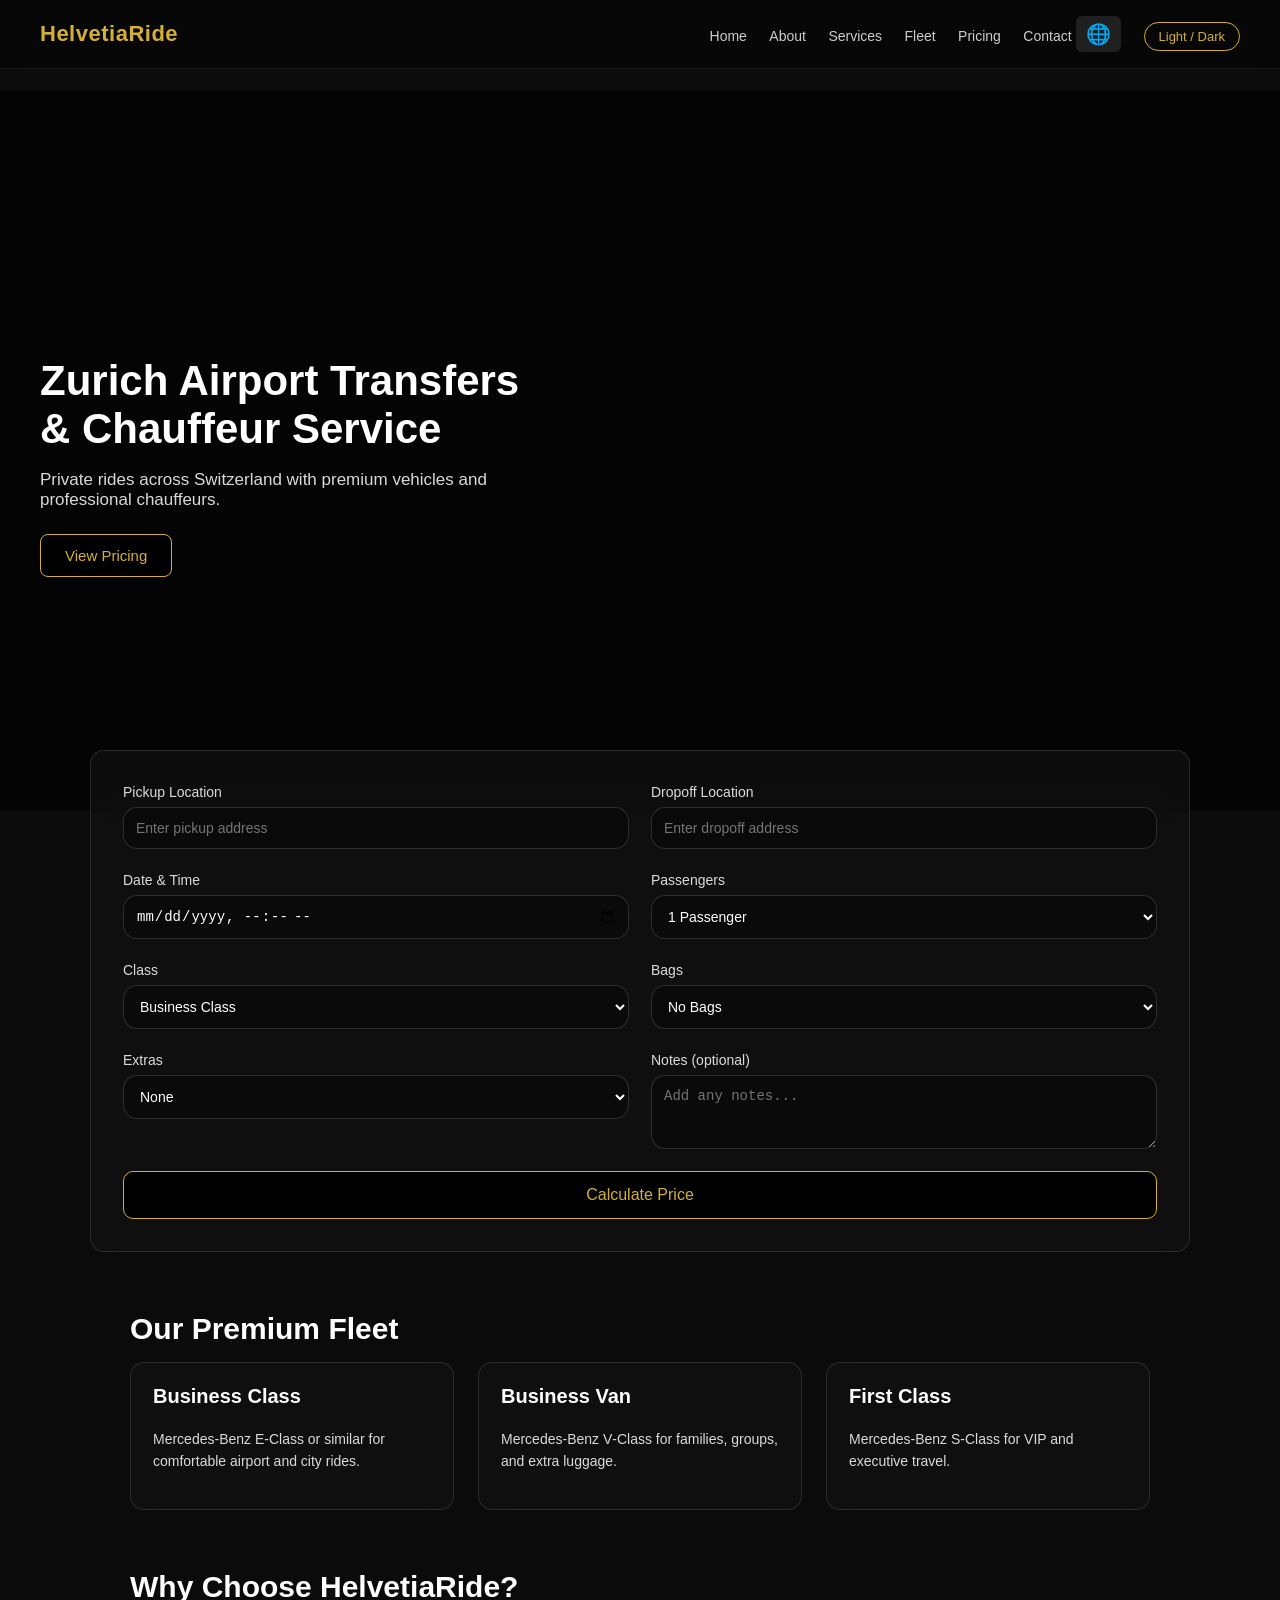
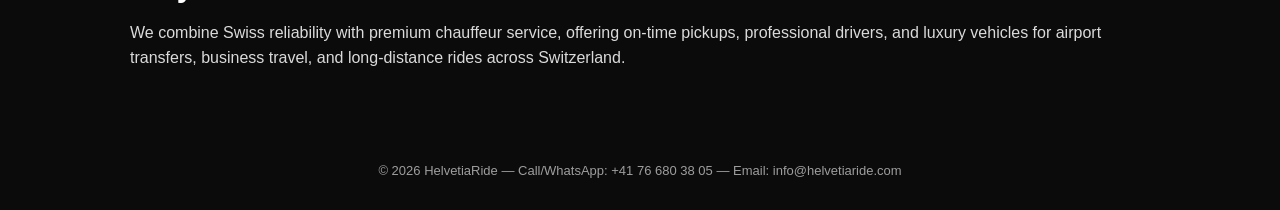
==== commit 8158d931: "Update index.html" ====
--- a/index.html
+++ b/index.html
@@ -30,20 +30,27 @@
     <a href="contact.html" data-key="nav_contact">Contact</a>
 
     <!-- Language Switcher -->
-    <select id="langSwitcher" onchange="setLanguage(this.value)">
-      <option value="en">EN</option>
-      <option value="de">DE</option>
-      <option value="fr">FR</option>
-      <option value="it">IT</option>
-      <option value="es">ES</option>
-      <option value="pt">PT</option>
-      <option value="ru">RU</option>
-      <option value="tr">TR</option>
-      <option value="ar">AR</option>
-      <option value="fa">FA</option>
-      <option value="zh">ZH</option>
-      <option value="ja">JA</option>
-    </select>
+ <div class="lang-box">
+  <div class="lang-btn" onclick="toggleLangMenu()">
+    🌐
+  </div>
+
+  <div class="lang-menu" id="langMenu">
+    <div onclick="setLanguage('en')">EN</div>
+    <div onclick="setLanguage('de')">DE</div>
+    <div onclick="setLanguage('fr')">FR</div>
+    <div onclick="setLanguage('it')">IT</div>
+    <div onclick="setLanguage('es')">ES</div>
+    <div onclick="setLanguage('pt')">PT</div>
+    <div onclick="setLanguage('ru')">RU</div>
+    <div onclick="setLanguage('tr')">TR</div>
+    <div onclick="setLanguage('ar')">AR</div>
+    <div onclick="setLanguage('fa')">FA</div>
+    <div onclick="setLanguage('zh')">ZH</div>
+    <div onclick="setLanguage('ja')">JA</div>
+  </div>
+</div>
+
 
     <span class="toggle" onclick="toggleMode()">Light / Dark</span>
   </nav>
--- a/style.css
+++ b/style.css
@@ -375,3 +375,91 @@
     font-size: 32px;
   }
 }
+/* -----------------------------------------
+   RTL SUPPORT (FA + AR)
+----------------------------------------- */
+
+body.rtl {
+  direction: rtl;
+  text-align: right;
+}
+
+body.rtl header nav a {
+  margin-left: 0;
+  margin-right: 18px;
+}
+
+body.rtl .hero-content,
+body.rtl .section,
+body.rtl .form-container {
+  text-align: right;
+}
+
+body.rtl input,
+body.rtl select,
+body.rtl textarea {
+  text-align: right;
+}
+
+body.rtl footer {
+  text-align: center;
+  direction: rtl;
+}
+body.rtl #langSwitcher {
+  direction: ltr;
+  text-align: left;
+}
+/* -----------------------------------------
+   LUXURY LANGUAGE SWITCHER
+----------------------------------------- */
+
+.lang-box {
+  position: relative;
+  display: inline-block;
+}
+
+.lang-btn {
+  cursor: pointer;
+  font-size: 20px;
+  padding: 6px 10px;
+  border-radius: 6px;
+  background: rgba(255,255,255,0.1);
+  transition: 0.2s;
+}
+
+.lang-btn:hover {
+  background: rgba(255,255,255,0.2);
+}
+
+.lang-menu {
+  position: absolute;
+  top: 36px;
+  right: 0;
+  background: #111;
+  border: 1px solid #333;
+  border-radius: 6px;
+  padding: 6px 0;
+  display: none;
+  z-index: 9999;
+}
+
+.lang-menu.open {
+  display: block;
+}
+
+.lang-menu div {
+  padding: 8px 16px;
+  cursor: pointer;
+  color: #fff;
+  transition: 0.2s;
+}
+
+.lang-menu div:hover {
+  background: #222;
+}
+
+/* RTL fix */
+body.rtl .lang-menu {
+  right: auto;
+  left: 0;
+}
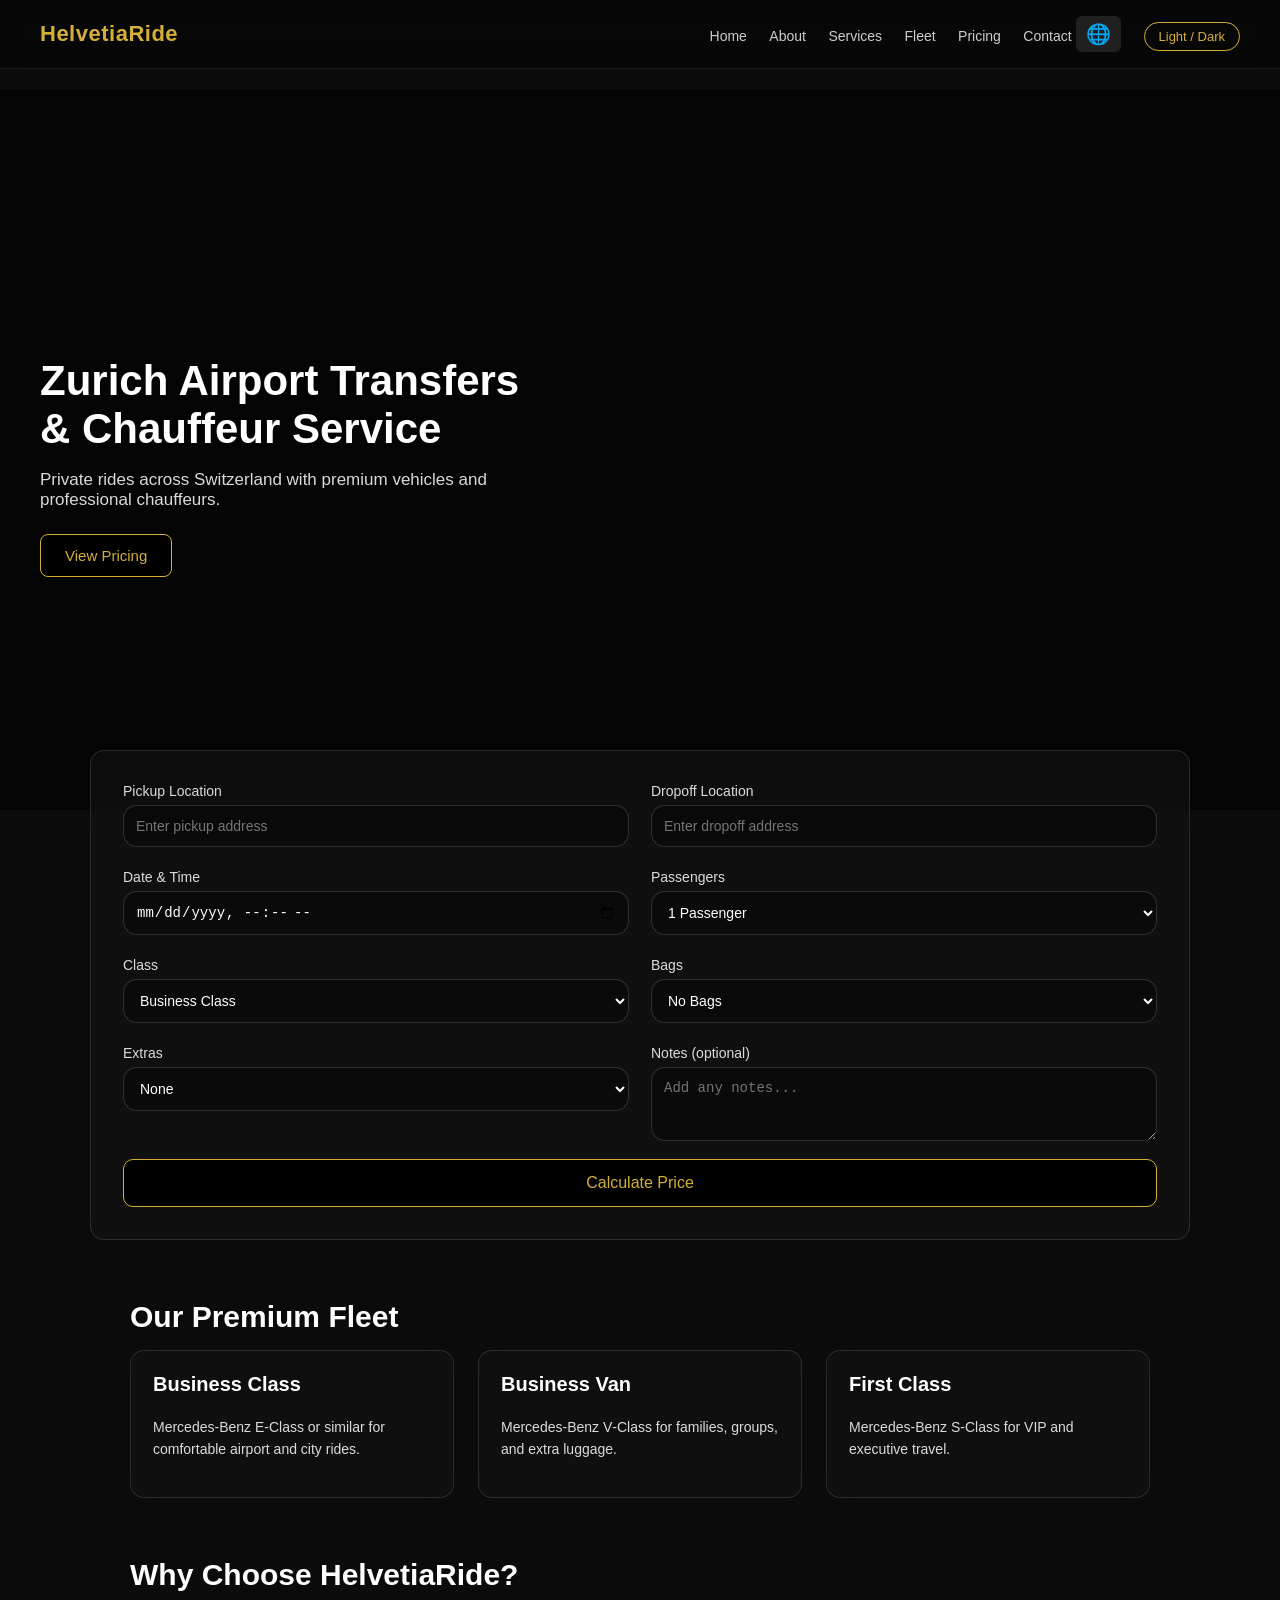
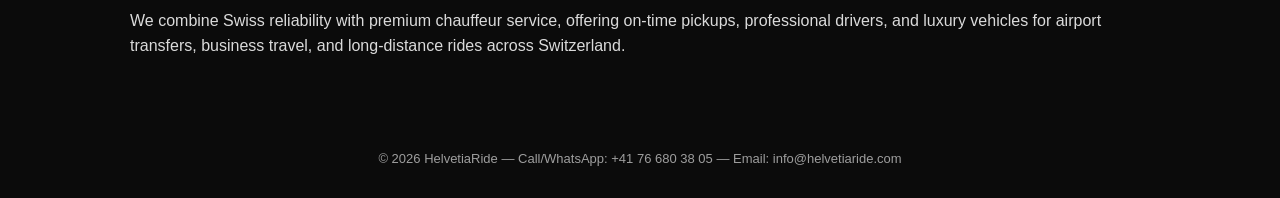
==== commit c25fb812: "Update index.html" ====
--- a/index.html
+++ b/index.html
@@ -1,3 +1,48 @@
+<script type="application/ld+json">
+{
+  "@context": "https://schema.org",
+  "@type": "LocalBusiness",
+  "name": "HelvetiaRide",
+  "description": "Premium Zurich airport transfers and chauffeur service.",
+  "url": "https://helvetiaride.com",
+  "telephone": "+41766803805",
+  "email": "info@helvetiaride.com",
+  "address": {
+    "@type": "PostalAddress",
+    "addressLocality": "Zurich",
+    "addressCountry": "CH"
+  },
+  "areaServed": "CH",
+  "priceRange": "$$$"
+}
+</script>
+<meta name="og:locale" content="en_US">
+<meta name="og:locale:alternate" content="de_DE">
+<meta name="og:locale:alternate" content="fr_FR">
+<meta name="og:locale:alternate" content="it_IT">
+<meta name="og:locale:alternate" content="es_ES">
+<meta name="og:locale:alternate" content="pt_PT">
+<meta name="og:locale:alternate" content="ru_RU">
+<meta name="og:locale:alternate" content="tr_TR">
+<meta name="og:locale:alternate" content="ar_AR">
+<meta name="og:locale:alternate" content="fa_IR">
+<meta name="og:locale:alternate" content="zh_CN">
+<meta name="og:locale:alternate" content="ja_JP">
+<link rel="alternate" hreflang="en" href="https://helvetiaride.com/index.html">
+<link rel="alternate" hreflang="de" href="https://helvetiaride.com/index.html">
+<link rel="alternate" hreflang="fr" href="https://helvetiaride.com/index.html">
+<link rel="alternate" hreflang="it" href="https://helvetiaride.com/index.html">
+<link rel="alternate" hreflang="es" href="https://helvetiaride.com/index.html">
+<link rel="alternate" hreflang="pt" href="https://helvetiaride.com/index.html">
+<link rel="alternate" hreflang="ru" href="https://helvetiaride.com/index.html">
+<link rel="alternate" hreflang="tr" href="https://helvetiaride.com/index.html">
+<link rel="alternate" hreflang="ar" href="https://helvetiaride.com/index.html">
+<link rel="alternate" hreflang="fa" href="https://helvetiaride.com/index.html">
+<link rel="alternate" hreflang="zh" href="https://helvetiaride.com/index.html">
+<link rel="alternate" hreflang="ja" href="https://helvetiaride.com/index.html">
+
+<!-- Default fallback -->
+<link rel="alternate" hreflang="x-default" href="https://helvetiaride.com/index.html">
 <!DOCTYPE html>
 <html lang="en">
 <head>
@@ -15,6 +60,11 @@
 }
 </script>
 </head>
+<script>
+function toggleLangMenu() {
+  document.getElementById("langMenu").classList.toggle("open");
+}
+</script>
 
 <body>
 
